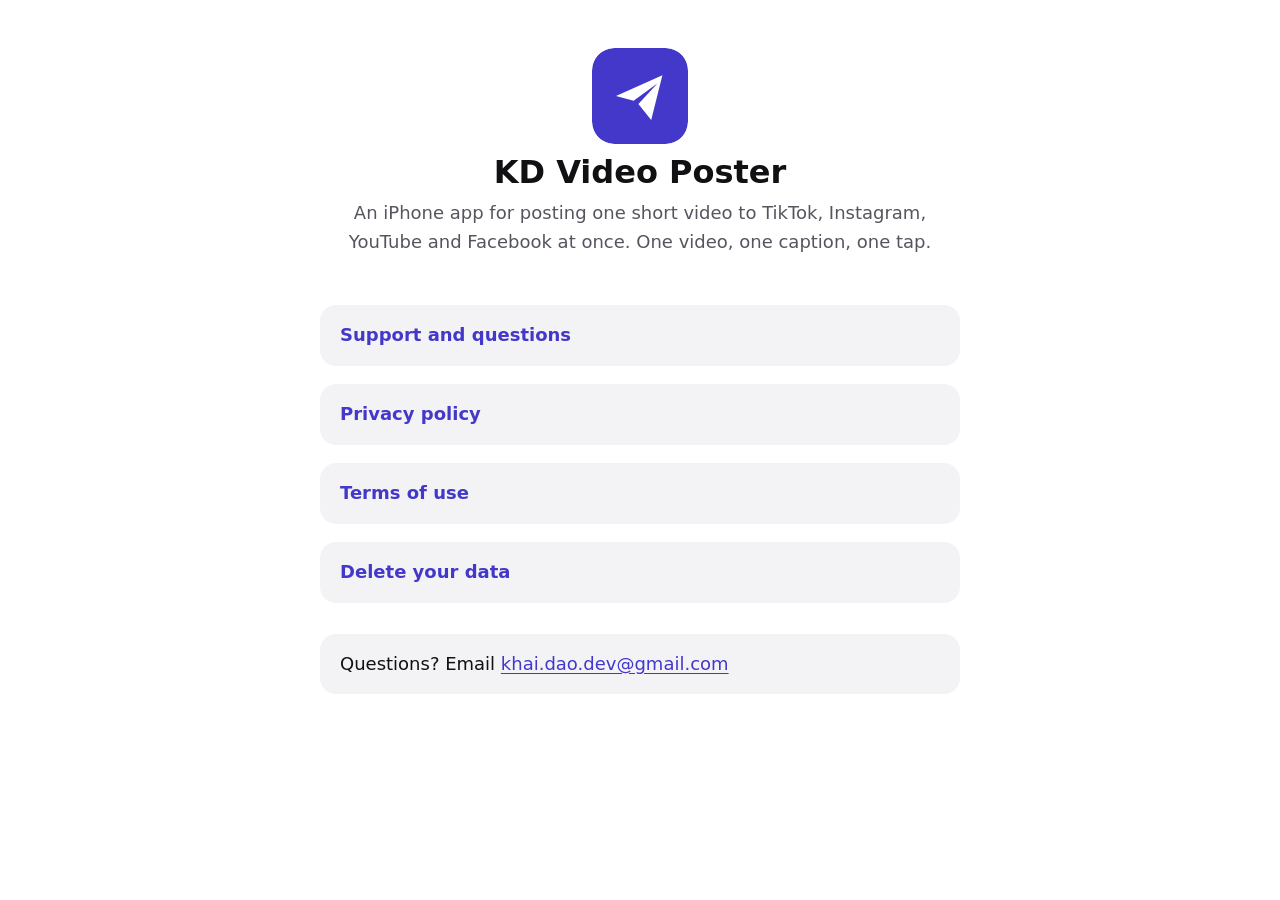
==== index.html @ 372f5e4c "Update the website" ====
<!doctype html>
<html lang="en-GB">
<head>
  <meta charset="utf-8">
  <meta name="viewport" content="width=device-width, initial-scale=1">
  <meta name="color-scheme" content="light dark">
  <title>KD Video Poster</title>
  <meta name="description" content="KD Video Poster posts one short video to TikTok, Instagram, YouTube and Facebook at once.">
  <link rel="icon" href="icon.svg" type="image/svg+xml">
  <link rel="stylesheet" href="style.css">
</head>
<body>
  <main class="page">
    <div class="hero">
      <img src="icon.svg" alt="">
      <h1>KD Video Poster</h1>
      <p class="lead">An iPhone app for posting one short video to TikTok, Instagram, YouTube and Facebook at once. One video, one caption, one tap.</p>
    </div>
    <ul class="links">
      <li><a href="support/">Support and questions</a></li>
      <li><a href="privacy/">Privacy policy</a></li>
      <li><a href="terms/">Terms of use</a></li>
      <li><a href="delete-data/">Delete your data</a></li>
    </ul>
    <div class="contact">
      <p>Questions? Email <a href="mailto:khai.dao.dev@gmail.com">khai.dao.dev@gmail.com</a></p>
    </div>
  </main>
</body>
</html>
---- style.css ----
/* Plain CSS, no external files, no scripts. Follows the device's light or dark mode. */
:root {
  color-scheme: light dark;
  --bg: #ffffff;
  --surface: #f3f3f6;
  --text: #111114;
  --muted: #55555f;
  --accent: #4338ca;
  --border: #d5d5de;
}

@media (prefers-color-scheme: dark) {
  :root {
    --bg: #0b0b0f;
    --surface: #18181f;
    --text: #f4f4f6;
    --muted: #a9a9b4;
    --accent: #a5b4fc;
    --border: #2e2e38;
  }
}

* {
  box-sizing: border-box;
}

html {
  -webkit-text-size-adjust: 100%;
  text-size-adjust: 100%;
}

body {
  margin: 0;
  background: var(--bg);
  color: var(--text);
  font-family: -apple-system, BlinkMacSystemFont, system-ui, "Segoe UI", Roboto, Helvetica, Arial, sans-serif;
  font-size: 1.125rem;
  line-height: 1.6;
}

.page {
  max-width: 42rem;
  margin: 0 auto;
  padding: 1.5rem 1rem 3rem;
}

header.top {
  display: flex;
  align-items: center;
  gap: 0.75rem;
  padding-bottom: 1rem;
  border-bottom: 1px solid var(--border);
  margin-bottom: 1.5rem;
}

header.top img {
  width: 2.75rem;
  height: 2.75rem;
  border-radius: 0.65rem;
}

header.top a {
  color: var(--text);
  font-weight: 700;
  font-size: 1.25rem;
  text-decoration: none;
}

h1 {
  font-size: 2rem;
  line-height: 1.2;
  margin: 0 0 0.5rem;
}

h2 {
  font-size: 1.35rem;
  line-height: 1.3;
  margin: 2rem 0 0.5rem;
  color: var(--accent);
}

h3 {
  font-size: 1.15rem;
  line-height: 1.35;
  margin: 1.5rem 0 0.35rem;
}

p,
ul {
  margin: 0 0 1rem;
}

li {
  margin-bottom: 0.4rem;
}

a {
  color: var(--accent);
  text-underline-offset: 0.15em;
  overflow-wrap: anywhere;
}

.updated,
.lead {
  color: var(--muted);
}

.contact {
  background: var(--surface);
  border-radius: 1rem;
  padding: 1rem 1.25rem;
  margin: 1.5rem 0;
}

.contact p {
  margin: 0;
}

.links {
  list-style: none;
  padding: 0;
  margin: 1.5rem 0;
  display: grid;
  gap: 0.75rem;
}

.links a {
  display: block;
  background: var(--surface);
  border-radius: 1rem;
  padding: 1rem 1.25rem;
  font-weight: 600;
  text-decoration: none;
}

.hero {
  text-align: center;
  padding: 1.5rem 0 0.5rem;
}

.hero img {
  width: 6rem;
  height: 6rem;
  border-radius: 1.4rem;
}

footer {
  margin-top: 3rem;
  padding-top: 1rem;
  border-top: 1px solid var(--border);
  color: var(--muted);
  font-size: 1rem;
}

footer a {
  margin-right: 1rem;
}
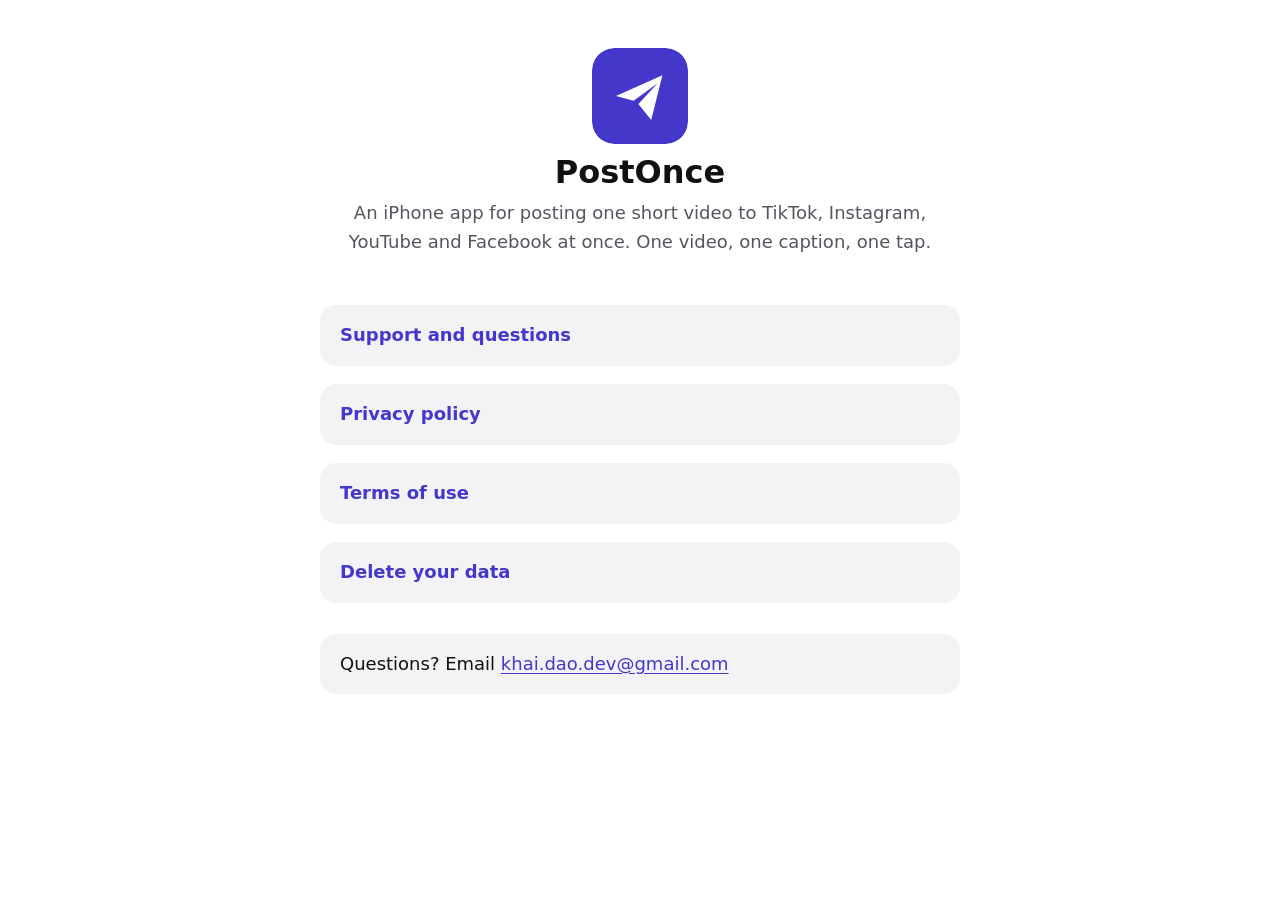
==== commit c6634557: "Update the website" ====
--- a/index.html
+++ b/index.html
@@ -4,8 +4,8 @@
   <meta charset="utf-8">
   <meta name="viewport" content="width=device-width, initial-scale=1">
   <meta name="color-scheme" content="light dark">
-  <title>KD Video Poster</title>
-  <meta name="description" content="KD Video Poster posts one short video to TikTok, Instagram, YouTube and Facebook at once.">
+  <title>PostOnce</title>
+  <meta name="description" content="PostOnce posts one short video to TikTok, Instagram, YouTube and Facebook at once.">
   <link rel="icon" href="icon.svg" type="image/svg+xml">
   <link rel="stylesheet" href="style.css">
 </head>
@@ -13,7 +13,7 @@
   <main class="page">
     <div class="hero">
       <img src="icon.svg" alt="">
-      <h1>KD Video Poster</h1>
+      <h1>PostOnce</h1>
       <p class="lead">An iPhone app for posting one short video to TikTok, Instagram, YouTube and Facebook at once. One video, one caption, one tap.</p>
     </div>
     <ul class="links">
